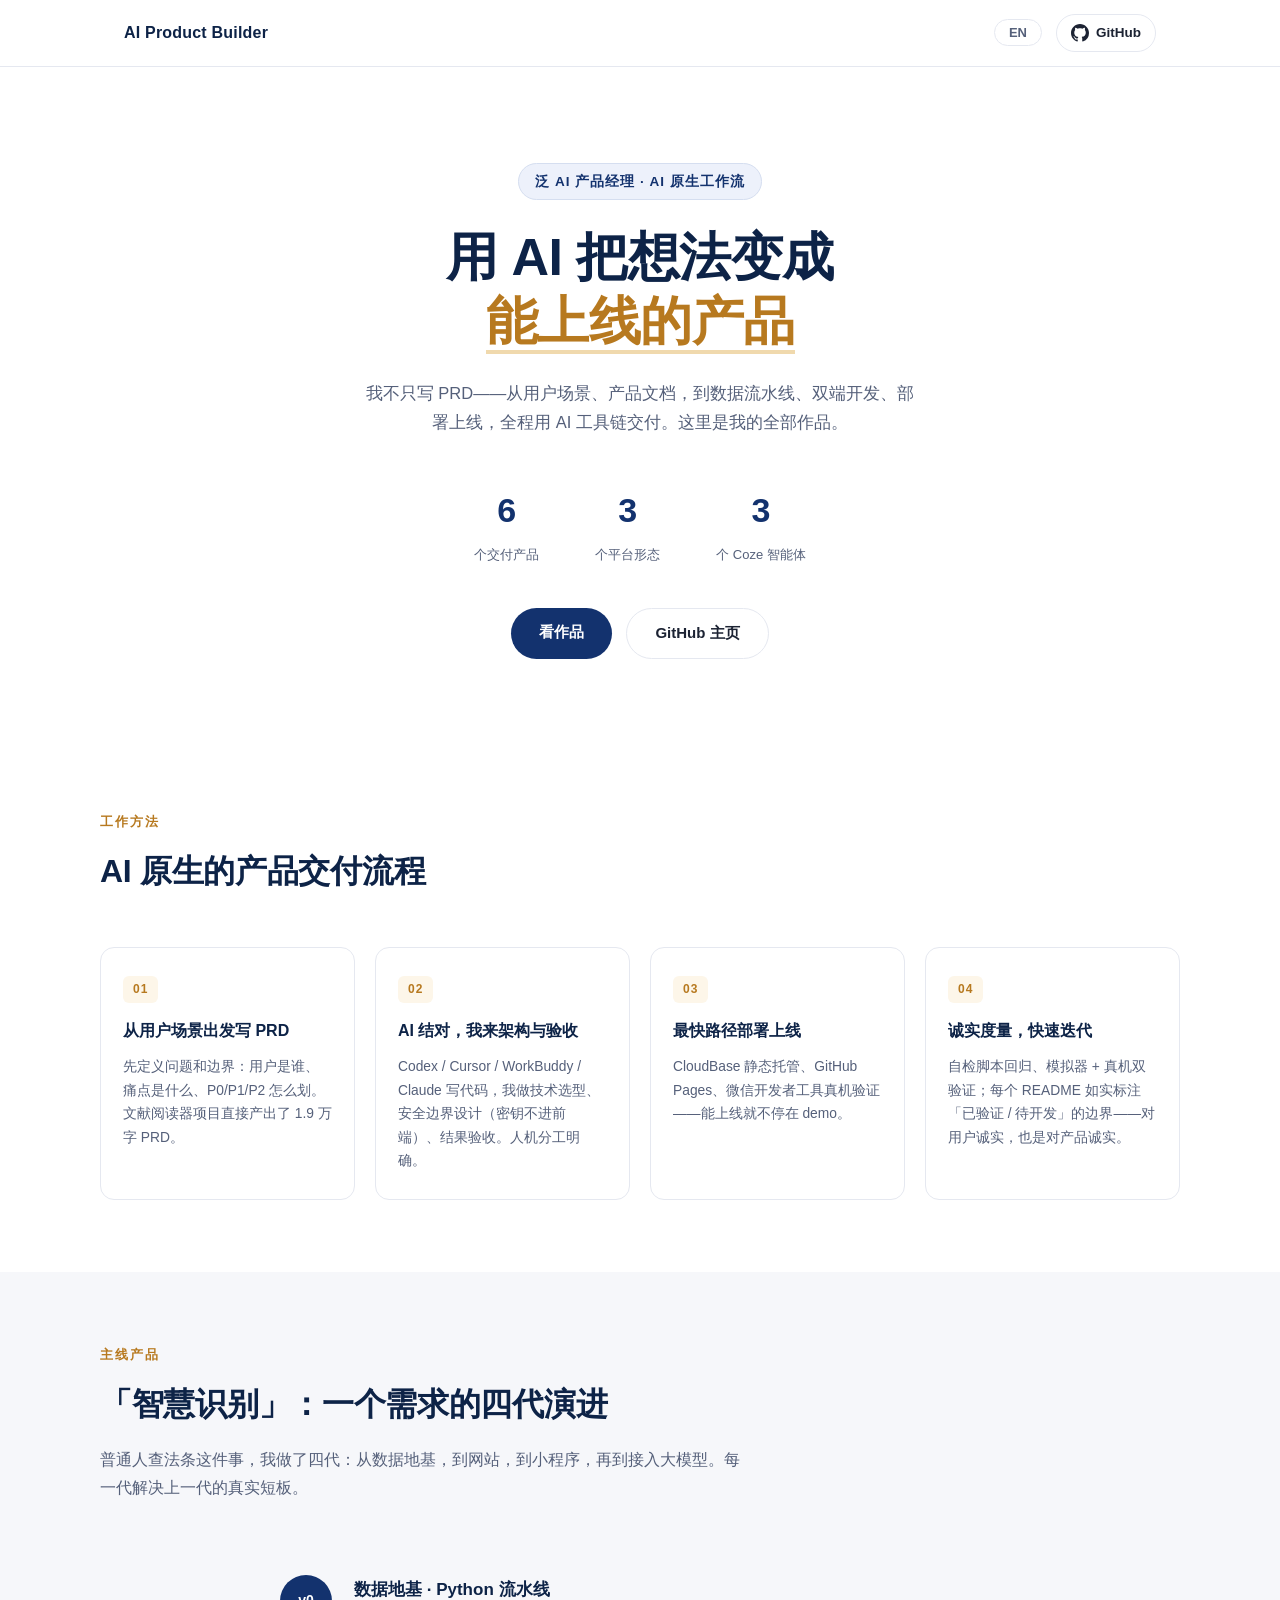
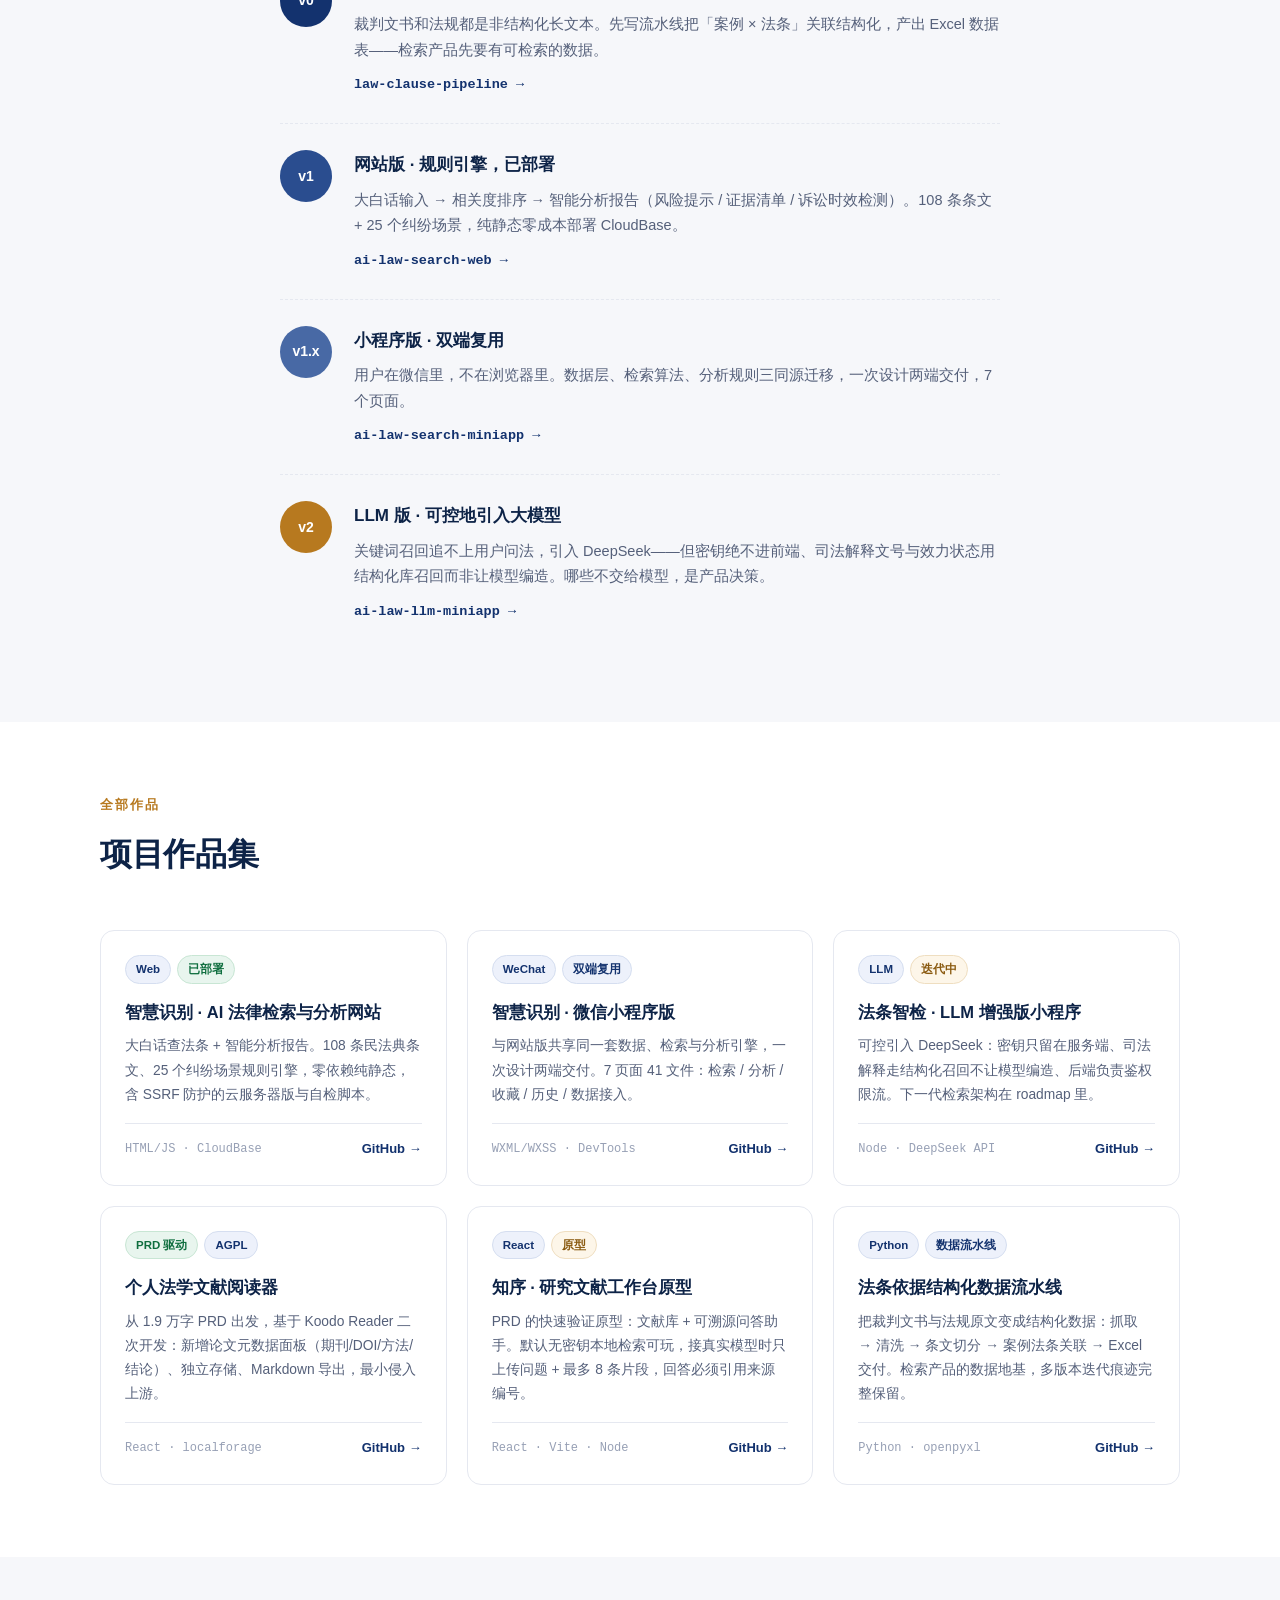
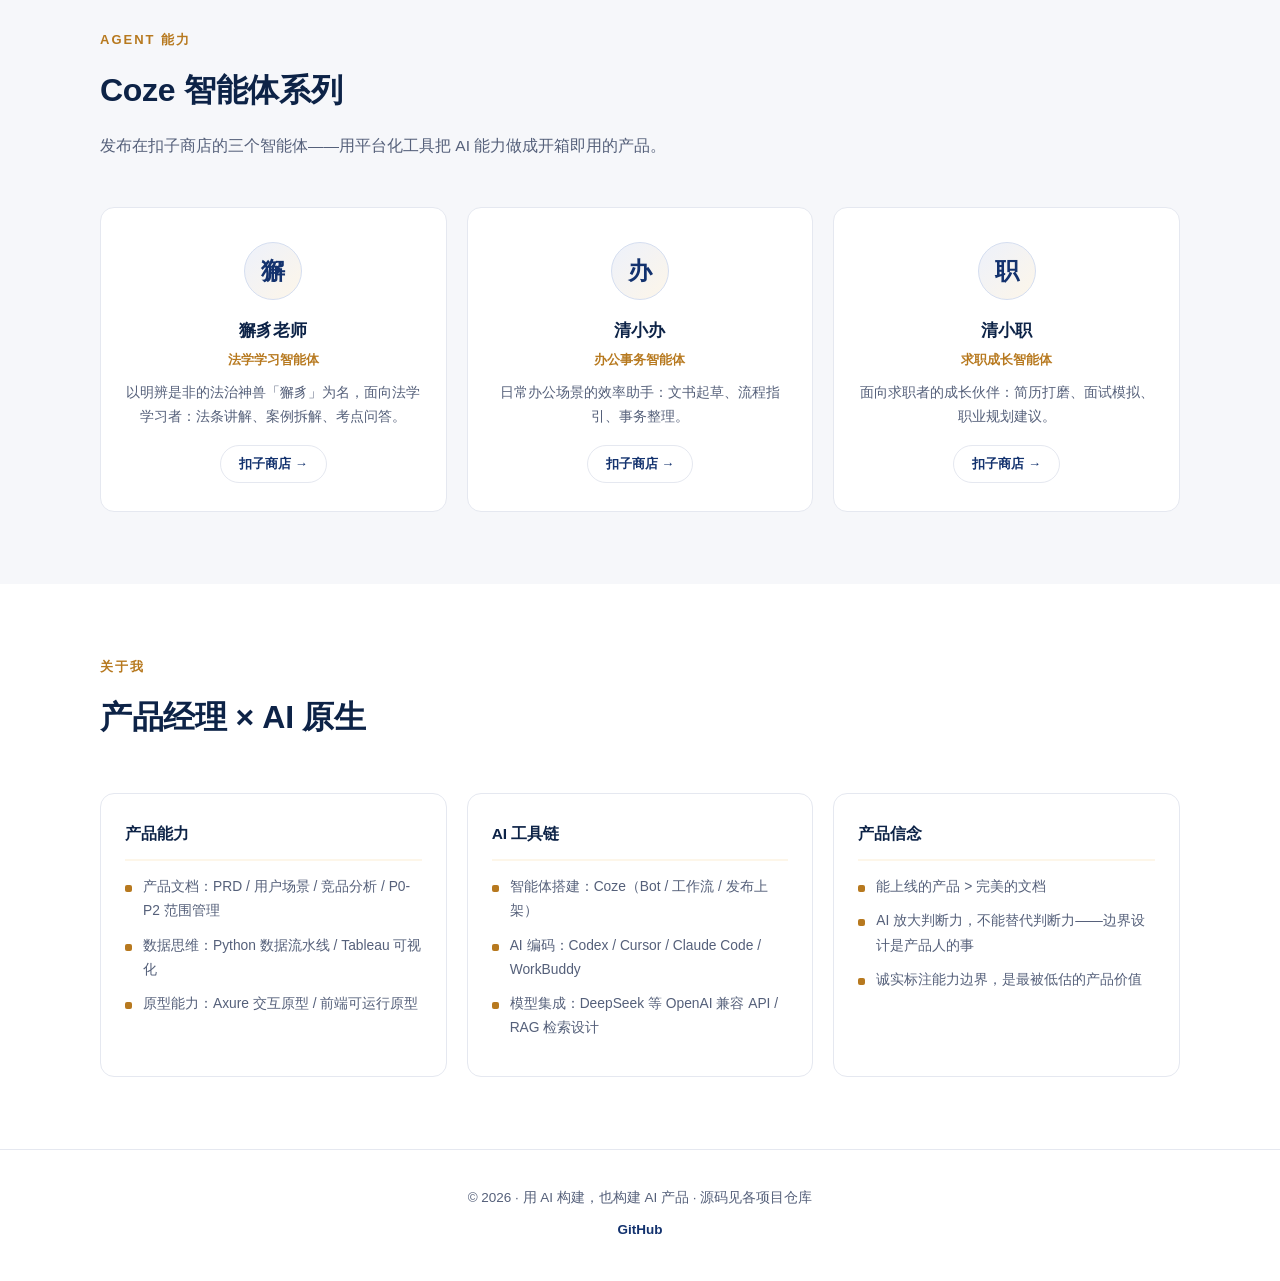
==== index.html @ 7491e5f0 "作品集主站：中英双语 · AI 产品经理作品集（GitHub Pages）" ====
<!DOCTYPE html>
<html lang="zh-CN">
<head>
  <meta charset="UTF-8" />
  <meta name="viewport" content="width=device-width, initial-scale=1.0" />
  <title>AI Product Builder · 作品集</title>
  <meta name="description" content="泛 AI 产品经理作品集：用 AI 工具从 0 到 1 构建、部署并迭代产品。AI PM portfolio: building products 0→1 with AI-native workflows." />
  <link rel="icon" href="data:image/svg+xml,<svg xmlns='http://www.w3.org/2000/svg' viewBox='0 0 100 100'><rect width='100' height='100' rx='20' fill='%2313326e'/><text x='50' y='68' font-size='52' text-anchor='middle' fill='white' font-family='Georgia'>P</text></svg>" />
  <link rel="stylesheet" href="style.css" />
</head>
<body>

  <nav class="nav">
    <div class="nav-inner">
      <a class="nav-logo" href="#top">AI Product Builder</a>
      <div class="nav-right">
        <button id="langToggle" class="lang-toggle" type="button" aria-label="switch language">EN</button>
        <a class="nav-github" href="https://github.com/lemon150637" target="_blank" rel="noopener">
          <svg width="18" height="18" viewBox="0 0 16 16" fill="currentColor" aria-hidden="true"><path d="M8 0C3.58 0 0 3.58 0 8c0 3.54 2.29 6.53 5.47 7.59.4.07.55-.17.55-.38 0-.19-.01-.82-.01-1.49-2.01.37-2.53-.49-2.69-.94-.09-.23-.48-.94-.82-1.13-.28-.15-.68-.52-.01-.53.63-.01 1.08.58 1.23.82.72 1.21 1.87.87 2.33.66.07-.52.28-.87.51-1.07-1.78-.2-3.64-.89-3.64-3.95 0-.87.31-1.59.82-2.15-.08-.2-.36-1.02.08-2.12 0 0 .67-.21 2.2.82.64-.18 1.32-.27 2-.27s1.36.09 2 .27c1.53-1.04 2.2-.82 2.2-.82.44 1.1.16 1.92.08 2.12.51.56.82 1.27.82 2.15 0 3.07-1.87 3.75-3.65 3.95.29.25.54.73.54 1.48 0 1.07-.01 1.93-.01 2.2 0 .21.15.46.55.38A8.01 8.01 0 0 0 16 8c0-4.42-3.58-8-8-8Z"/></svg>
          <span>GitHub</span>
        </a>
      </div>
    </div>
  </nav>

  <header id="top" class="hero">
    <div class="hero-inner">
      <p class="hero-eyebrow" data-i18n="hero.eyebrow">泛 AI 产品经理 · AI 原生工作流</p>
      <h1 class="hero-title" data-i18n="hero.title">用 AI 把想法变成<br/><em>能上线的产品</em></h1>
      <p class="hero-sub" data-i18n="hero.sub">我不只写 PRD——从用户场景、产品文档，到数据流水线、双端开发、部署上线，全程用 AI 工具链交付。这里是我的全部作品。</p>
      <div class="hero-stats">
        <div class="stat"><span class="stat-num">6</span><span class="stat-label" data-i18n="hero.stat1">个交付产品</span></div>
        <div class="stat"><span class="stat-num">3</span><span class="stat-label" data-i18n="hero.stat2">个平台形态</span></div>
        <div class="stat"><span class="stat-num">3</span><span class="stat-label" data-i18n="hero.stat3">个 Coze 智能体</span></div>
      </div>
      <div class="hero-cta">
        <a class="btn btn-primary" href="#projects" data-i18n="hero.cta1">看作品</a>
        <a class="btn btn-ghost" href="https://github.com/lemon150637" target="_blank" rel="noopener" data-i18n="hero.cta2">GitHub 主页</a>
      </div>
    </div>
  </header>

  <main>

    <section class="section" id="method">
      <div class="section-head">
        <p class="section-eyebrow" data-i18n="method.eyebrow">工作方法</p>
        <h2 class="section-title" data-i18n="method.title">AI 原生的产品交付流程</h2>
      </div>
      <div class="method-grid">
        <div class="method-step">
          <span class="step-num">01</span>
          <h3 data-i18n="method.s1t">从用户场景出发写 PRD</h3>
          <p data-i18n="method.s1d">先定义问题和边界：用户是谁、痛点是什么、P0/P1/P2 怎么划。文献阅读器项目直接产出了 1.9 万字 PRD。</p>
        </div>
        <div class="method-step">
          <span class="step-num">02</span>
          <h3 data-i18n="method.s2t">AI 结对，我来架构与验收</h3>
          <p data-i18n="method.s2d">Codex / Cursor / WorkBuddy / Claude 写代码，我做技术选型、安全边界设计（密钥不进前端）、结果验收。人机分工明确。</p>
        </div>
        <div class="method-step">
          <span class="step-num">03</span>
          <h3 data-i18n="method.s3t">最快路径部署上线</h3>
          <p data-i18n="method.s3d">CloudBase 静态托管、GitHub Pages、微信开发者工具真机验证——能上线就不停在 demo。</p>
        </div>
        <div class="method-step">
          <span class="step-num">04</span>
          <h3 data-i18n="method.s4t">诚实度量，快速迭代</h3>
          <p data-i18n="method.s4d">自检脚本回归、模拟器 + 真机双验证；每个 README 如实标注"已验证 / 待开发"的边界——对用户诚实，也是对产品诚实。</p>
        </div>
      </div>
    </section>

    <section class="section section-alt" id="story">
      <div class="section-head">
        <p class="section-eyebrow" data-i18n="story.eyebrow">主线产品</p>
        <h2 class="section-title" data-i18n="story.title">「智慧识别」：一个需求的四代演进</h2>
        <p class="section-desc" data-i18n="story.desc">普通人查法条这件事，我做了四代：从数据地基，到网站，到小程序，再到接入大模型。每一代解决上一代的真实短板。</p>
      </div>
      <div class="timeline">
        <div class="tl-item">
          <div class="tl-marker">v0</div>
          <div class="tl-body">
            <h3 data-i18n="story.v0t">数据地基 · Python 流水线</h3>
            <p data-i18n="story.v0d">裁判文书和法规都是非结构化长文本。先写流水线把"案例 × 法条"关联结构化，产出 Excel 数据表——检索产品先要有可检索的数据。</p>
            <a class="tl-link" href="https://github.com/lemon150637/law-clause-pipeline" target="_blank" rel="noopener">law-clause-pipeline →</a>
          </div>
        </div>
        <div class="tl-item">
          <div class="tl-marker">v1</div>
          <div class="tl-body">
            <h3 data-i18n="story.v1t">网站版 · 规则引擎，已部署</h3>
            <p data-i18n="story.v1d">大白话输入 → 相关度排序 → 智能分析报告（风险提示 / 证据清单 / 诉讼时效检测）。108 条条文 + 25 个纠纷场景，纯静态零成本部署 CloudBase。</p>
            <a class="tl-link" href="https://github.com/lemon150637/ai-law-search-web" target="_blank" rel="noopener">ai-law-search-web →</a>
          </div>
        </div>
        <div class="tl-item">
          <div class="tl-marker">v1.x</div>
          <div class="tl-body">
            <h3 data-i18n="story.v1xt">小程序版 · 双端复用</h3>
            <p data-i18n="story.v1xd">用户在微信里，不在浏览器里。数据层、检索算法、分析规则三同源迁移，一次设计两端交付，7 个页面。</p>
            <a class="tl-link" href="https://github.com/lemon150637/ai-law-search-miniapp" target="_blank" rel="noopener">ai-law-search-miniapp →</a>
          </div>
        </div>
        <div class="tl-item">
          <div class="tl-marker">v2</div>
          <div class="tl-body">
            <h3 data-i18n="story.v2t">LLM 版 · 可控地引入大模型</h3>
            <p data-i18n="story.v2d">关键词召回追不上用户问法，引入 DeepSeek——但密钥绝不进前端、司法解释文号与效力状态用结构化库召回而非让模型编造。哪些不交给模型，是产品决策。</p>
            <a class="tl-link" href="https://github.com/lemon150637/ai-law-llm-miniapp" target="_blank" rel="noopener">ai-law-llm-miniapp →</a>
          </div>
        </div>
      </div>
    </section>

    <section class="section" id="projects">
      <div class="section-head">
        <p class="section-eyebrow" data-i18n="proj.eyebrow">全部作品</p>
        <h2 class="section-title" data-i18n="proj.title">项目作品集</h2>
      </div>
      <div class="proj-grid" id="projGrid"><!-- JS 渲染 --></div>
    </section>

    <section class="section section-alt" id="coze">
      <div class="section-head">
        <p class="section-eyebrow" data-i18n="coze.eyebrow">Agent 能力</p>
        <h2 class="section-title" data-i18n="coze.title">Coze 智能体系列</h2>
        <p class="section-desc" data-i18n="coze.desc">发布在扣子商店的三个智能体——用平台化工具把 AI 能力做成开箱即用的产品。</p>
      </div>
      <div class="coze-grid" id="cozeGrid"><!-- JS 渲染 --></div>
    </section>

    <section class="section" id="about">
      <div class="section-head">
        <p class="section-eyebrow" data-i18n="about.eyebrow">关于我</p>
        <h2 class="section-title" data-i18n="about.title">产品经理 × AI 原生</h2>
      </div>
      <div class="about-grid">
        <div class="about-card">
          <h3 data-i18n="about.a1t">产品能力</h3>
          <ul>
            <li data-i18n="about.a1l1">产品文档：PRD / 用户场景 / 竞品分析 / P0-P2 范围管理</li>
            <li data-i18n="about.a1l2">数据思维：Python 数据流水线 / Tableau 可视化</li>
            <li data-i18n="about.a1l3">原型能力：Axure 交互原型 / 前端可运行原型</li>
          </ul>
        </div>
        <div class="about-card">
          <h3 data-i18n="about.a2t">AI 工具链</h3>
          <ul>
            <li data-i18n="about.a2l1">智能体搭建：Coze（Bot / 工作流 / 发布上架）</li>
            <li data-i18n="about.a2l2">AI 编码：Codex / Cursor / Claude Code / WorkBuddy</li>
            <li data-i18n="about.a2l3">模型集成：DeepSeek 等 OpenAI 兼容 API / RAG 检索设计</li>
          </ul>
        </div>
        <div class="about-card">
          <h3 data-i18n="about.a3t">产品信念</h3>
          <ul>
            <li data-i18n="about.a3l1">能上线的产品 &gt; 完美的文档</li>
            <li data-i18n="about.a3l2">AI 放大判断力，不能替代判断力——边界设计是产品人的事</li>
            <li data-i18n="about.a3l3">诚实标注能力边界，是最被低估的产品价值</li>
          </ul>
        </div>
      </div>
    </section>

  </main>

  <footer class="footer">
    <p data-i18n="footer.text">© 2026 · 用 AI 构建，也构建 AI 产品 · 源码见各项目仓库</p>
    <p class="footer-links">
      <a href="https://github.com/lemon150637" target="_blank" rel="noopener">GitHub</a>
    </p>
  </footer>

  <script src="script.js"></script>
</body>
</html>
---- style.css ----
/* ============ 基础 ============ */
:root {
  --navy: #13326e;
  --navy-deep: #0d2347;
  --ink: #1c2333;
  --ink-soft: #55607a;
  --paper: #ffffff;
  --paper-alt: #f6f7fa;
  --line: #e5e8f0;
  --accent: #b7791f;
  --accent-soft: #fdf6e9;
  --radius: 14px;
  --maxw: 1080px;
}

* { margin: 0; padding: 0; box-sizing: border-box; }

html { scroll-behavior: smooth; }

body {
  font-family: -apple-system, BlinkMacSystemFont, "Segoe UI", "PingFang SC", "Hiragino Sans GB", "Microsoft YaHei", sans-serif;
  color: var(--ink);
  background: var(--paper);
  line-height: 1.75;
  -webkit-font-smoothing: antialiased;
}

a { color: var(--navy); text-decoration: none; }
a:hover { text-decoration: underline; }

/* ============ 导航 ============ */
.nav {
  position: sticky; top: 0; z-index: 100;
  background: rgba(255, 255, 255, 0.92);
  backdrop-filter: blur(10px);
  border-bottom: 1px solid var(--line);
}
.nav-inner {
  max-width: var(--maxw); margin: 0 auto;
  display: flex; align-items: center; justify-content: space-between;
  padding: 14px 24px;
}
.nav-logo {
  font-weight: 700; font-size: 16px; letter-spacing: 0.2px;
  color: var(--navy-deep);
}
.nav-logo:hover { text-decoration: none; }
.nav-right { display: flex; align-items: center; gap: 14px; }
.lang-toggle {
  border: 1px solid var(--line); background: var(--paper);
  color: var(--ink-soft); font-size: 13px; font-weight: 600;
  padding: 5px 14px; border-radius: 999px; cursor: pointer;
  transition: all 0.2s;
}
.lang-toggle:hover { border-color: var(--navy); color: var(--navy); }
.nav-github {
  display: inline-flex; align-items: center; gap: 7px;
  font-size: 13.5px; font-weight: 600; color: var(--ink);
  padding: 6px 14px; border-radius: 999px;
  border: 1px solid var(--line);
  transition: all 0.2s;
}
.nav-github:hover { border-color: var(--navy); color: var(--navy); text-decoration: none; }

/* ============ Hero ============ */
.hero { padding: 96px 24px 80px; }
.hero-inner { max-width: 780px; margin: 0 auto; text-align: center; }
.hero-eyebrow {
  display: inline-block;
  font-size: 13.5px; font-weight: 600; letter-spacing: 1px;
  color: var(--navy);
  background: #edf1fb; border: 1px solid #d5def0;
  padding: 6px 16px; border-radius: 999px;
  margin-bottom: 26px;
}
.hero-title {
  font-size: clamp(34px, 6vw, 52px);
  font-weight: 800; line-height: 1.22; letter-spacing: -0.5px;
  color: var(--navy-deep);
}
.hero-title em {
  font-style: normal;
  color: var(--accent);
  border-bottom: 4px solid #f0d9ad;
}
.hero-sub {
  margin: 26px auto 0; max-width: 560px;
  font-size: 16.5px; color: var(--ink-soft);
}
.hero-stats {
  display: flex; justify-content: center; gap: 56px;
  margin: 44px 0 40px;
}
.stat { text-align: center; }
.stat-num {
  display: block; font-size: 34px; font-weight: 800;
  color: var(--navy);
}
.stat-label { font-size: 13px; color: var(--ink-soft); }
.hero-cta { display: flex; justify-content: center; gap: 14px; }
.btn {
  display: inline-block; font-size: 15px; font-weight: 600;
  padding: 11px 28px; border-radius: 999px;
  transition: all 0.2s;
}
.btn-primary { background: var(--navy); color: #fff; }
.btn-primary:hover { background: var(--navy-deep); text-decoration: none; transform: translateY(-1px); }
.btn-ghost { border: 1px solid var(--line); color: var(--ink); background: var(--paper); }
.btn-ghost:hover { border-color: var(--navy); color: var(--navy); text-decoration: none; }

/* ============ 区块骨架 ============ */
.section { padding: 72px 24px; }
.section-alt { background: var(--paper-alt); }
.section-head { max-width: var(--maxw); margin: 0 auto 48px; }
.section-eyebrow {
  font-size: 13px; font-weight: 700; letter-spacing: 2px;
  text-transform: uppercase; color: var(--accent);
  margin-bottom: 10px;
}
.section-title { font-size: clamp(24px, 4vw, 32px); font-weight: 800; color: var(--navy-deep); letter-spacing: -0.3px; }
.section-desc { margin-top: 14px; max-width: 640px; color: var(--ink-soft); font-size: 15.5px; }

/* ============ 方法 ============ */
.method-grid {
  max-width: var(--maxw); margin: 0 auto;
  display: grid; grid-template-columns: repeat(4, 1fr); gap: 20px;
}
.method-step {
  background: var(--paper); border: 1px solid var(--line);
  border-radius: var(--radius); padding: 26px 22px;
  transition: all 0.25s;
}
.method-step:hover { border-color: #c9d4ec; transform: translateY(-3px); box-shadow: 0 10px 28px rgba(19, 50, 110, 0.07); }
.step-num {
  display: inline-block;
  font-size: 12px; font-weight: 800; letter-spacing: 1px;
  color: var(--accent);
  background: var(--accent-soft);
  padding: 3px 10px; border-radius: 6px;
  margin-bottom: 14px;
}
.method-step h3 { font-size: 16px; font-weight: 700; color: var(--navy-deep); margin-bottom: 10px; }
.method-step p { font-size: 13.8px; color: var(--ink-soft); line-height: 1.7; }

/* ============ 时间线 ============ */
.timeline { max-width: 720px; margin: 0 auto; }
.tl-item {
  display: flex; gap: 22px;
  padding: 26px 0;
  border-bottom: 1px dashed var(--line);
}
.tl-item:last-child { border-bottom: none; }
.tl-marker {
  flex: none;
  width: 52px; height: 52px; border-radius: 50%;
  display: flex; align-items: center; justify-content: center;
  font-weight: 800; font-size: 14px;
  background: var(--navy); color: #fff;
}
.tl-item:nth-child(2) .tl-marker { background: #2a4d8f; }
.tl-item:nth-child(3) .tl-marker { background: #4869a5; }
.tl-item:nth-child(4) .tl-marker { background: var(--accent); }
.tl-body h3 { font-size: 17px; font-weight: 700; color: var(--navy-deep); margin-bottom: 8px; }
.tl-body p { font-size: 14.5px; color: var(--ink-soft); }
.tl-link {
  display: inline-block; margin-top: 10px;
  font-size: 13.5px; font-weight: 600; color: var(--navy);
  font-family: ui-monospace, SFMono-Regular, Menlo, Consolas, monospace;
}
.tl-link:hover { color: var(--accent); }

/* ============ 项目卡片 ============ */
.proj-grid {
  max-width: var(--maxw); margin: 0 auto;
  display: grid; grid-template-columns: repeat(3, 1fr); gap: 20px;
}
.proj-card {
  display: flex; flex-direction: column;
  background: var(--paper); border: 1px solid var(--line);
  border-radius: var(--radius); padding: 24px;
  transition: all 0.25s;
}
.proj-card:hover { border-color: #c9d4ec; transform: translateY(-3px); box-shadow: 0 10px 28px rgba(19, 50, 110, 0.07); }
.proj-tags { display: flex; flex-wrap: wrap; gap: 6px; margin-bottom: 14px; }
.tag {
  font-size: 11.5px; font-weight: 600;
  padding: 3px 10px; border-radius: 999px;
  background: #edf1fb; color: var(--navy); border: 1px solid #d5def0;
}
.tag-live { background: #e8f5ee; color: #0f6e3f; border-color: #c8e6d4; }
.tag-wip { background: var(--accent-soft); color: #8a5a10; border-color: #efdec0; }
.proj-card h3 { font-size: 16.5px; font-weight: 700; color: var(--navy-deep); margin-bottom: 8px; }
.proj-card .desc { font-size: 13.8px; color: var(--ink-soft); flex: 1; }
.proj-meta {
  margin-top: 16px; padding-top: 14px;
  border-top: 1px solid var(--line);
  display: flex; justify-content: space-between; align-items: center;
}
.proj-meta .tools { font-size: 12px; color: #97a0b5; font-family: ui-monospace, SFMono-Regular, Menlo, Consolas, monospace; }
.proj-link { font-size: 13px; font-weight: 700; color: var(--navy); white-space: nowrap; }
.proj-link:hover { color: var(--accent); text-decoration: none; }

/* ============ Coze 卡片 ============ */
.coze-grid {
  max-width: var(--maxw); margin: 0 auto;
  display: grid; grid-template-columns: repeat(3, 1fr); gap: 20px;
}
.coze-card {
  text-align: center;
  background: var(--paper); border: 1px solid var(--line);
  border-radius: var(--radius); padding: 34px 24px 28px;
  transition: all 0.25s;
}
.coze-card:hover { border-color: #c9d4ec; transform: translateY(-3px); box-shadow: 0 10px 28px rgba(19, 50, 110, 0.07); }
.coze-avatar {
  width: 58px; height: 58px; border-radius: 50%;
  margin: 0 auto 16px;
  display: flex; align-items: center; justify-content: center;
  font-size: 24px; font-weight: 800;
  background: linear-gradient(135deg, #edf1fb, #fdf6e9);
  color: var(--navy); border: 1px solid #d5def0;
}
.coze-card h3 { font-size: 17px; font-weight: 700; color: var(--navy-deep); }
.coze-card .role { font-size: 12.5px; font-weight: 600; color: var(--accent); margin: 4px 0 10px; }
.coze-card .desc { font-size: 13.5px; color: var(--ink-soft); }
.coze-card .coze-link {
  display: inline-block; margin-top: 16px;
  font-size: 13px; font-weight: 700;
  color: var(--navy); border: 1px solid var(--line);
  padding: 7px 18px; border-radius: 999px;
  transition: all 0.2s;
}
.coze-card .coze-link:hover { border-color: var(--navy); color: var(--navy); text-decoration: none; background: #edf1fb; }

/* ============ 关于 ============ */
.about-grid {
  max-width: var(--maxw); margin: 0 auto;
  display: grid; grid-template-columns: repeat(3, 1fr); gap: 20px;
}
.about-card {
  background: var(--paper); border: 1px solid var(--line);
  border-radius: var(--radius); padding: 26px 24px;
}
.about-card h3 { font-size: 15.5px; font-weight: 700; color: var(--navy-deep); margin-bottom: 14px; padding-bottom: 12px; border-bottom: 2px solid var(--accent-soft); }
.about-card ul { list-style: none; }
.about-card li {
  position: relative; padding-left: 18px;
  font-size: 13.8px; color: var(--ink-soft);
  margin-bottom: 10px;
}
.about-card li::before {
  content: ""; position: absolute; left: 0; top: 10px;
  width: 7px; height: 7px; border-radius: 2px;
  background: var(--accent);
}

/* ============ 页脚 ============ */
.footer {
  border-top: 1px solid var(--line);
  padding: 36px 24px; text-align: center;
  font-size: 13.5px; color: var(--ink-soft);
}
.footer-links { margin-top: 8px; }
.footer-links a { font-weight: 600; }

/* ============ 响应式 ============ */
@media (max-width: 900px) {
  .method-grid, .proj-grid, .coze-grid, .about-grid { grid-template-columns: repeat(2, 1fr); }
}
@media (max-width: 600px) {
  .method-grid, .proj-grid, .coze-grid, .about-grid { grid-template-columns: 1fr; }
  .hero { padding: 64px 20px 56px; }
  .hero-stats { gap: 28px; }
  .tl-item { flex-direction: column; gap: 12px; }
  .section { padding: 52px 20px; }
}
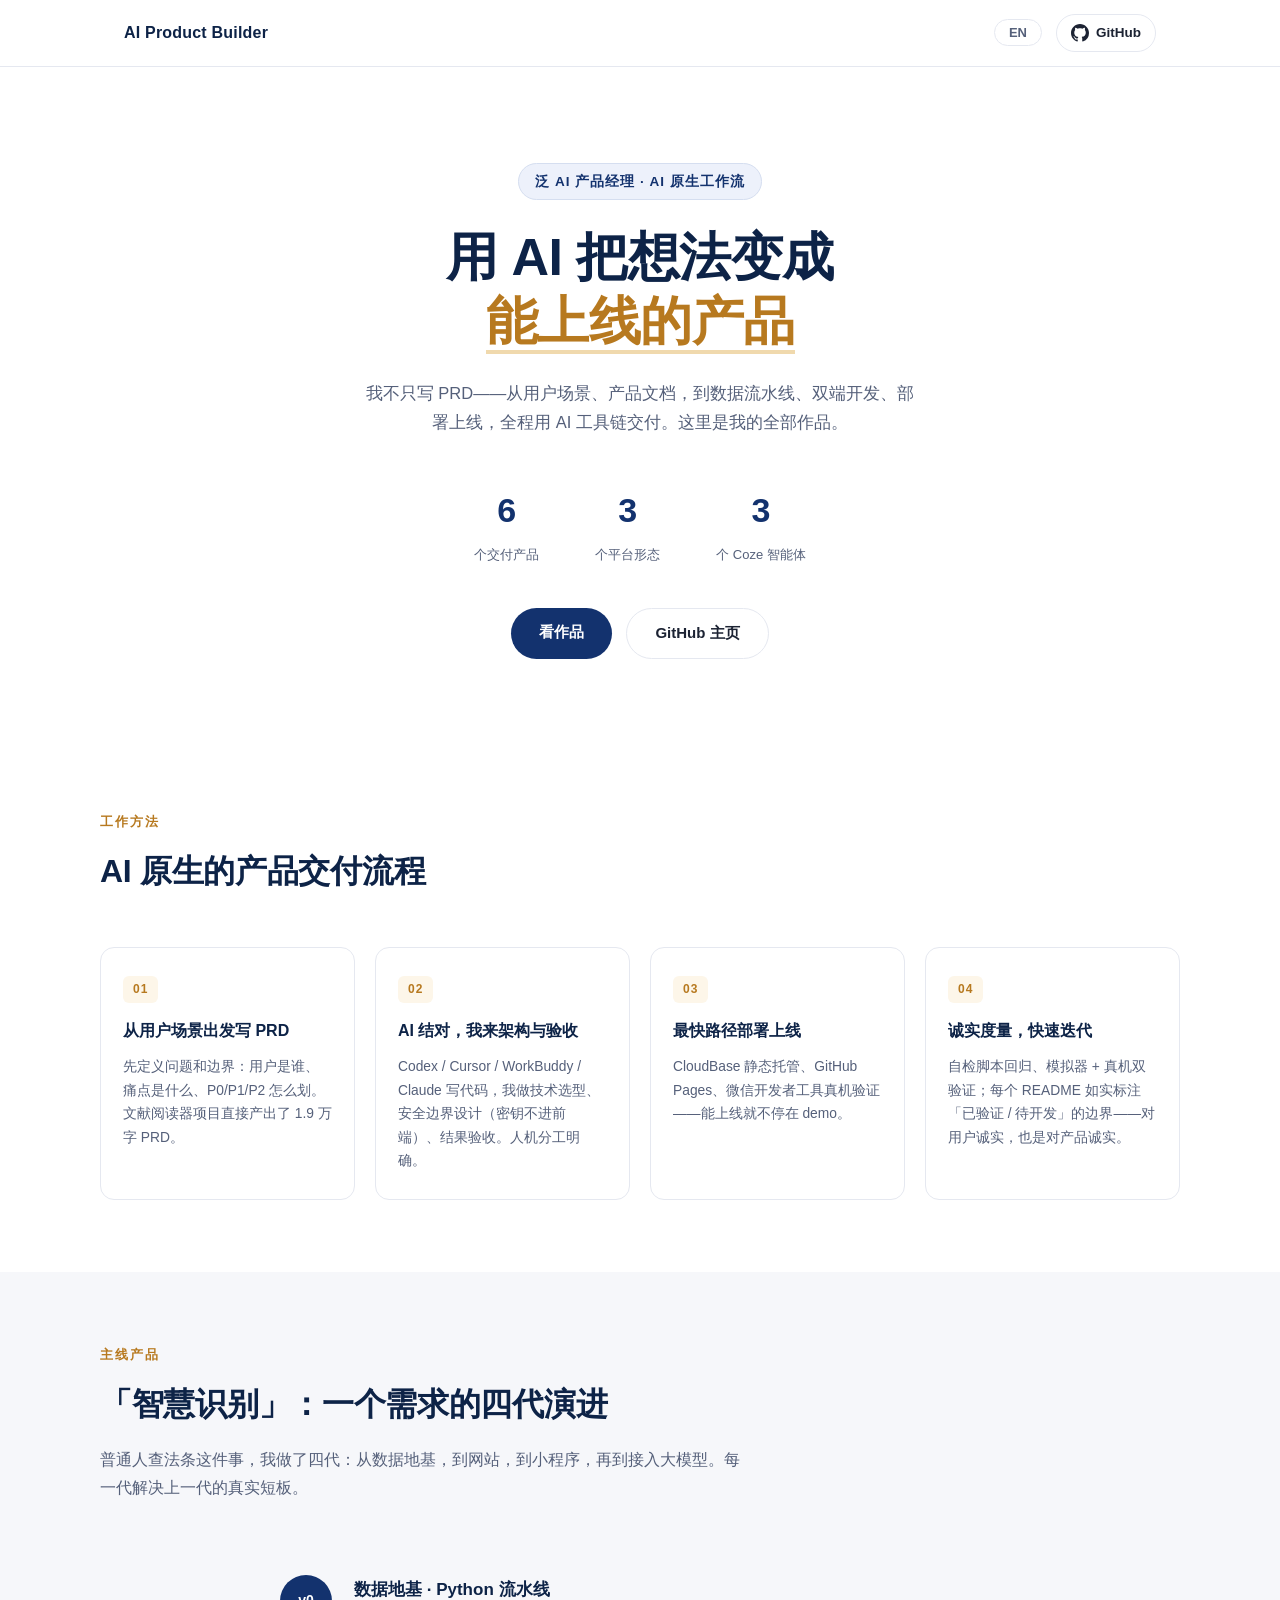
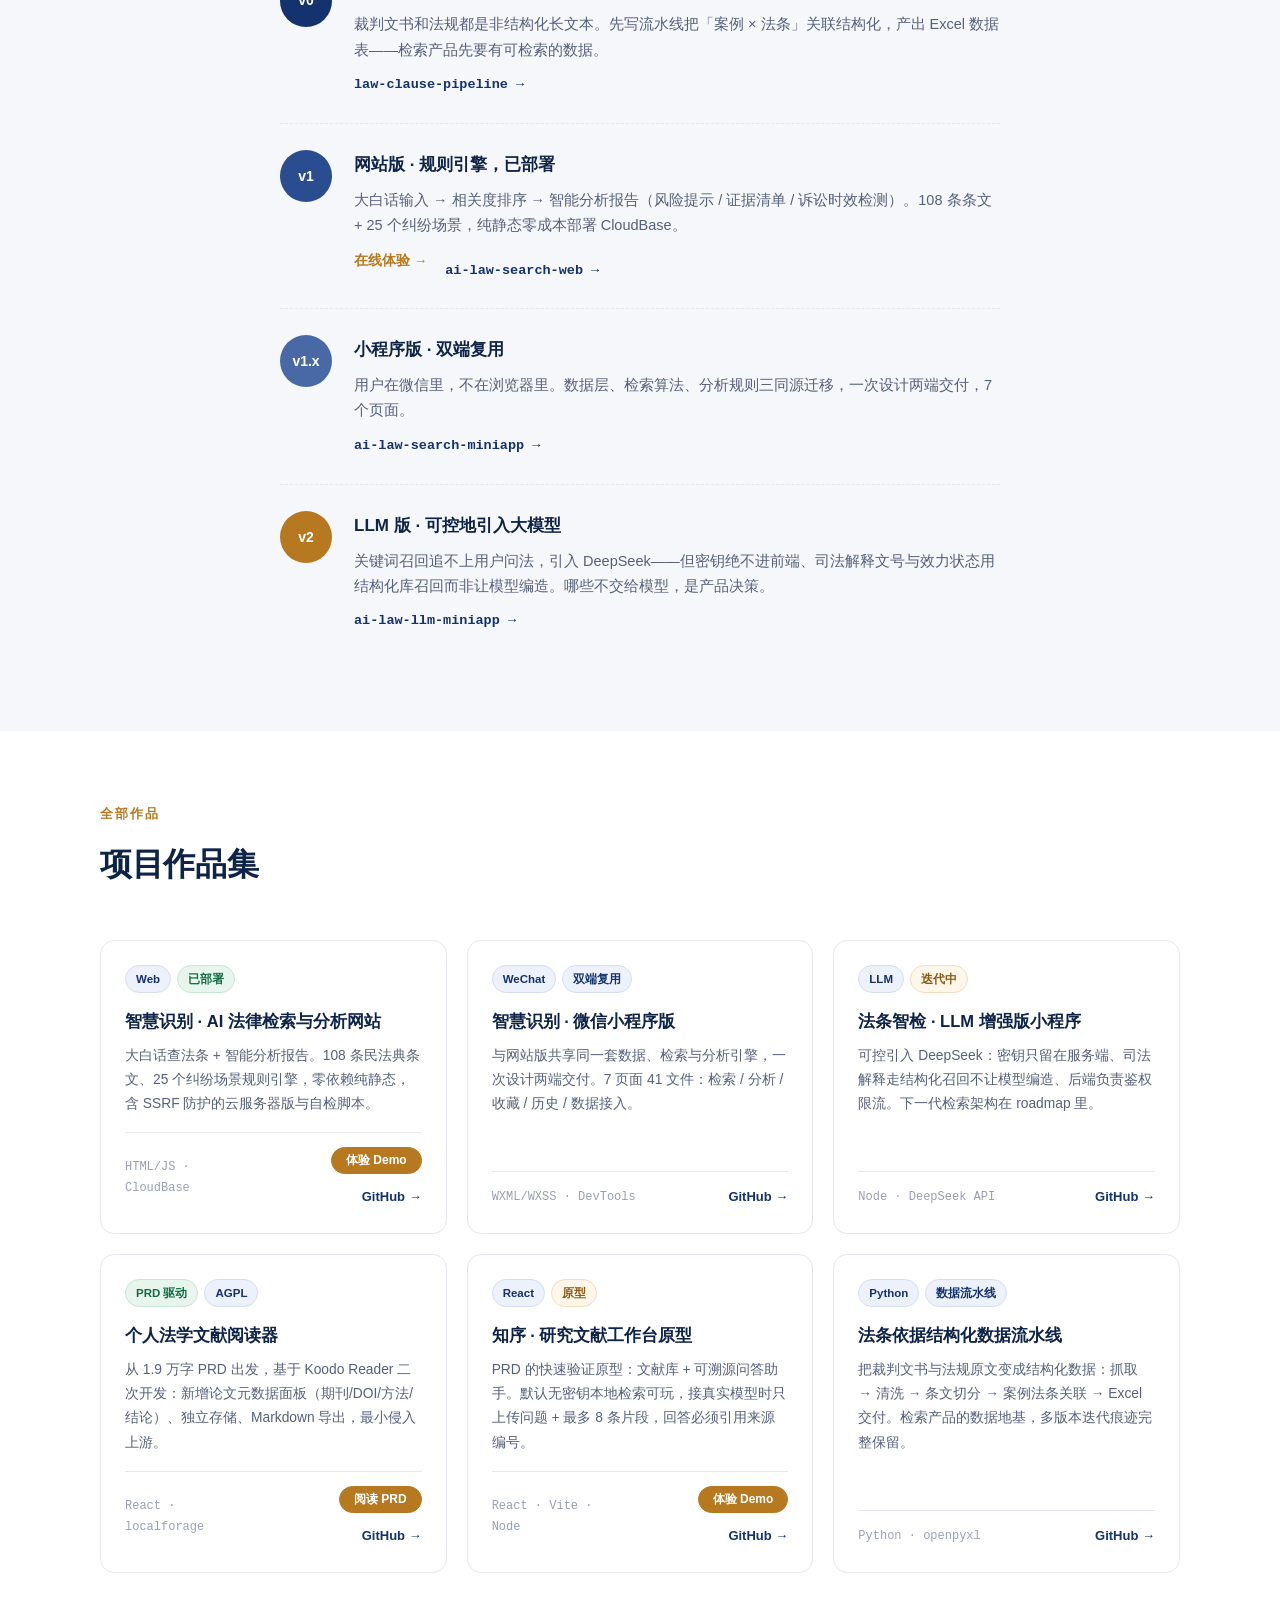
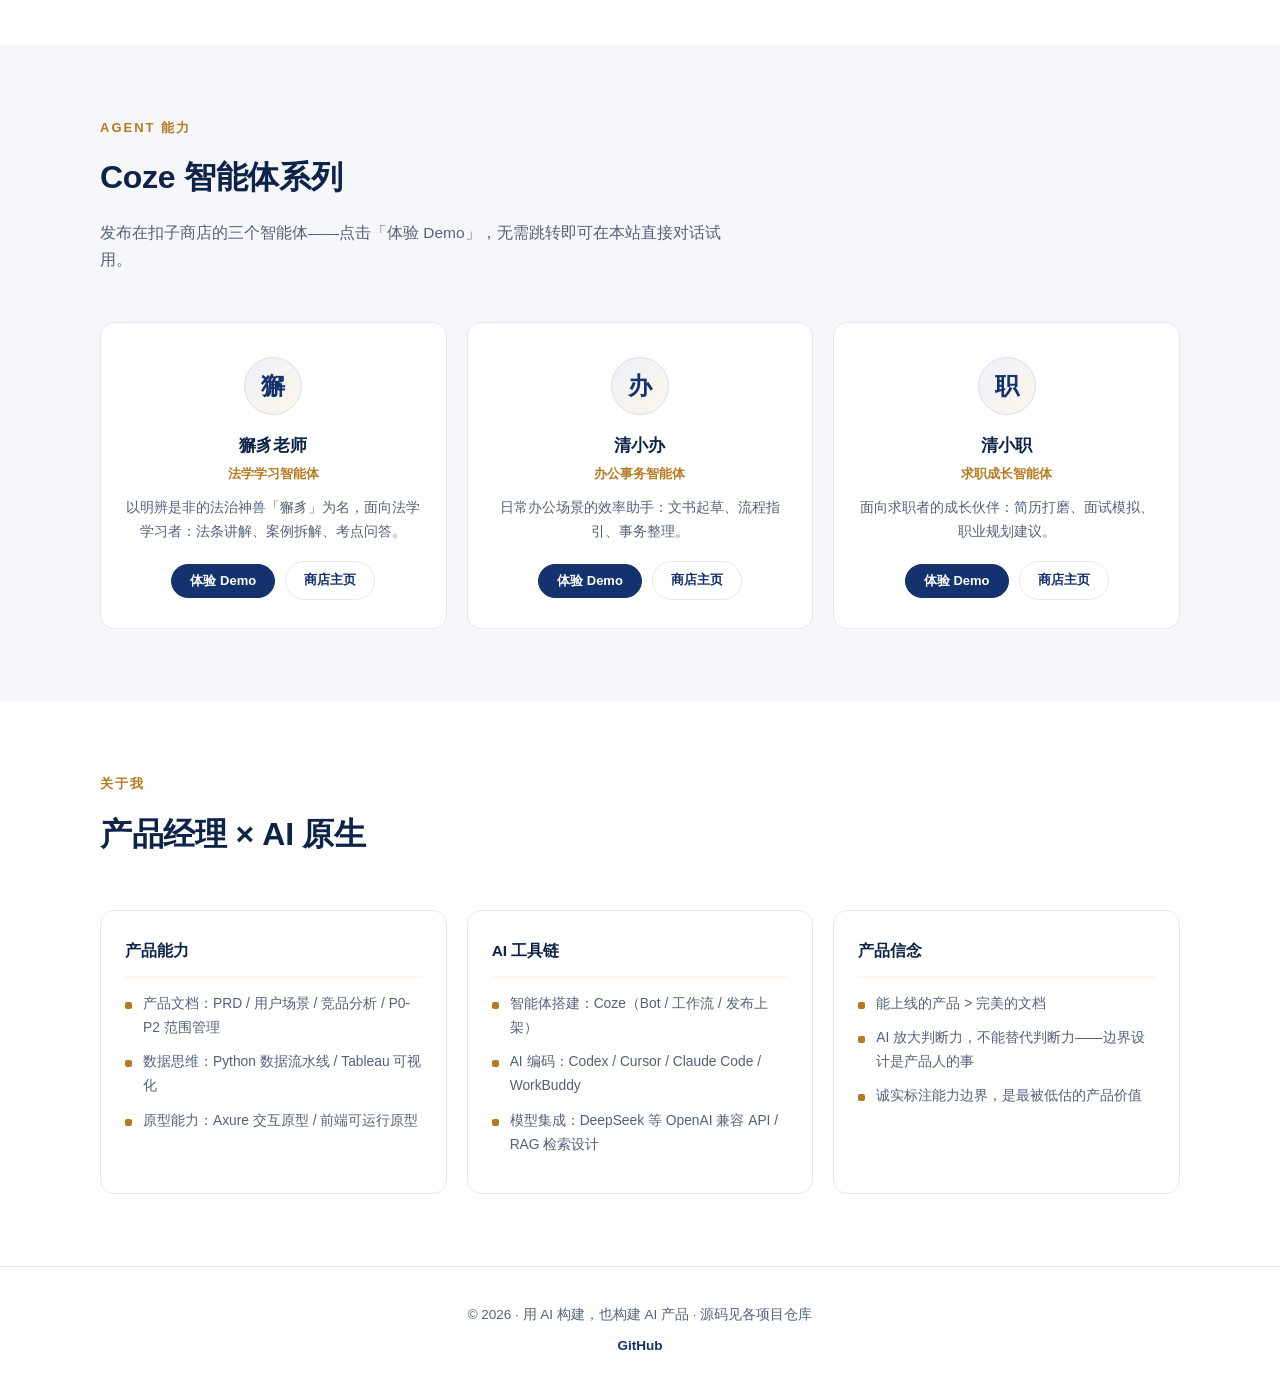
==== commit 27db501d: "新增站内 Demo：智慧识别网站全功能试用 / 知序React工作台静态构建 / 文献阅读器PRD在线阅读 / Coze智能体iframe体验" ====
--- a/index.html
+++ b/index.html
@@ -91,7 +91,10 @@
           <div class="tl-body">
             <h3 data-i18n="story.v1t">网站版 · 规则引擎，已部署</h3>
             <p data-i18n="story.v1d">大白话输入 → 相关度排序 → 智能分析报告（风险提示 / 证据清单 / 诉讼时效检测）。108 条条文 + 25 个纠纷场景，纯静态零成本部署 CloudBase。</p>
-            <a class="tl-link" href="https://github.com/lemon150637/ai-law-search-web" target="_blank" rel="noopener">ai-law-search-web →</a>
+            <p class="tl-actions">
+              <a class="tl-demo" href="demo/law-search/index.html" target="_blank" rel="noopener">在线体验 →</a>
+              <a class="tl-link" href="https://github.com/lemon150637/ai-law-search-web" target="_blank" rel="noopener">ai-law-search-web →</a>
+            </p>
           </div>
         </div>
         <div class="tl-item">
@@ -172,6 +175,30 @@
     </p>
   </footer>
 
+  <!-- Coze 智能体站内体验模态框 -->
+  <div class="demo-modal" id="demoModal" hidden>
+    <div class="demo-dialog" role="dialog" aria-modal="true" aria-label="Coze agent demo">
+      <div class="demo-head">
+        <div class="demo-head-title">
+          <span class="demo-emoji" id="demoEmoji">獬</span>
+          <span id="demoTitle"></span>
+        </div>
+        <div class="demo-head-actions">
+          <a id="demoOpen" class="demo-open" href="#" target="_blank" rel="noopener" data-i18n="coze.demoOpen">新窗口打开 ↗</a>
+          <button class="demo-close" id="demoClose" type="button" aria-label="close demo">✕</button>
+        </div>
+      </div>
+      <div class="demo-frame">
+        <div class="demo-loading" id="demoLoading">
+          <div class="demo-spinner"></div>
+          <p class="demo-loading-text" data-i18n="coze.demoLoading">正在加载智能体…</p>
+          <p class="demo-hint" data-i18n="coze.demoHint">首次加载可能稍慢；如无法显示，请点「新窗口打开」。</p>
+        </div>
+        <iframe id="demoFrame" title="Live demo" allow="microphone; clipboard-write"></iframe>
+      </div>
+    </div>
+  </div>
+
   <script src="script.js"></script>
 </body>
 </html>
--- a/style.css
+++ b/style.css
@@ -168,6 +168,12 @@
   font-family: ui-monospace, SFMono-Regular, Menlo, Consolas, monospace;
 }
 .tl-link:hover { color: var(--accent); }
+.tl-actions { display: flex; gap: 18px; margin-top: 10px; flex-wrap: wrap; }
+.tl-demo {
+  font-size: 13.5px; font-weight: 800; color: var(--accent);
+  font-family: inherit; white-space: nowrap;
+}
+.tl-demo:hover { color: #8a5a10; }
 
 /* ============ 项目卡片 ============ */
 .proj-grid {
@@ -194,11 +200,20 @@
 .proj-meta {
   margin-top: 16px; padding-top: 14px;
   border-top: 1px solid var(--line);
-  display: flex; justify-content: space-between; align-items: center;
+  display: flex; justify-content: space-between; align-items: center; gap: 8px;
 }
 .proj-meta .tools { font-size: 12px; color: #97a0b5; font-family: ui-monospace, SFMono-Regular, Menlo, Consolas, monospace; }
+.proj-meta-right { display: flex; align-items: center; gap: 12px; flex-wrap: wrap; justify-content: flex-end; }
 .proj-link { font-size: 13px; font-weight: 700; color: var(--navy); white-space: nowrap; }
 .proj-link:hover { color: var(--accent); text-decoration: none; }
+.proj-demo {
+  font-size: 12px; font-weight: 700;
+  color: #fff; background: var(--accent); border: 1px solid var(--accent);
+  padding: 4px 14px; border-radius: 999px;
+  cursor: pointer; transition: all 0.2s; white-space: nowrap;
+  font-family: inherit;
+}
+.proj-demo:hover { background: #a06719; border-color: #a06719; }
 
 /* ============ Coze 卡片 ============ */
 .coze-grid {
@@ -223,14 +238,102 @@
 .coze-card h3 { font-size: 17px; font-weight: 700; color: var(--navy-deep); }
 .coze-card .role { font-size: 12.5px; font-weight: 600; color: var(--accent); margin: 4px 0 10px; }
 .coze-card .desc { font-size: 13.5px; color: var(--ink-soft); }
-.coze-card .coze-link {
-  display: inline-block; margin-top: 16px;
-  font-size: 13px; font-weight: 700;
+.coze-actions {
+  display: flex; justify-content: center; align-items: center; gap: 10px;
+  margin-top: 18px; flex-wrap: wrap;
+}
+.coze-btn {
+  display: inline-block; font-size: 13px; font-weight: 700;
   color: var(--navy); border: 1px solid var(--line);
   padding: 7px 18px; border-radius: 999px;
-  transition: all 0.2s;
-}
-.coze-card .coze-link:hover { border-color: var(--navy); color: var(--navy); text-decoration: none; background: #edf1fb; }
+  transition: all 0.2s; cursor: pointer; background: var(--paper);
+  font-family: inherit;
+}
+.coze-btn:hover { border-color: var(--navy); color: var(--navy); text-decoration: none; background: #edf1fb; }
+.coze-btn-demo {
+  background: var(--navy); color: #fff; border-color: var(--navy);
+}
+.coze-btn-demo:hover { background: var(--navy-deep); color: #fff; border-color: var(--navy-deep); }
+
+/* ============ 通用 Demo 模态框（Coze / 项目 Demo / PRD 共用） ============ */
+.demo-modal {
+  position: fixed; inset: 0; z-index: 200;
+  display: flex; align-items: center; justify-content: center;
+  background: rgba(13, 35, 71, 0.55);
+  backdrop-filter: blur(4px);
+  padding: 24px;
+}
+.demo-modal[hidden] { display: none; }
+.demo-dialog {
+  background: var(--paper);
+  border-radius: 16px;
+  width: min(980px, 94vw);
+  display: flex; flex-direction: column;
+  overflow: hidden;
+  box-shadow: 0 24px 64px rgba(13, 35, 71, 0.35);
+}
+.demo-head {
+  display: flex; align-items: center; justify-content: space-between;
+  padding: 13px 20px; border-bottom: 1px solid var(--line);
+}
+.demo-head-title {
+  display: flex; align-items: center; gap: 10px;
+  font-size: 15.5px; font-weight: 700; color: var(--navy-deep);
+}
+.demo-emoji {
+  width: 34px; height: 34px; border-radius: 50%; flex: none;
+  display: flex; align-items: center; justify-content: center;
+  font-size: 16px; font-weight: 800;
+  background: linear-gradient(135deg, #edf1fb, #fdf6e9);
+  color: var(--navy); border: 1px solid #d5def0;
+}
+.demo-head-actions { display: flex; align-items: center; gap: 12px; }
+.demo-open {
+  font-size: 13px; font-weight: 600; color: var(--navy);
+  border: 1px solid var(--line); border-radius: 999px;
+  padding: 5px 14px; transition: all 0.2s; white-space: nowrap;
+}
+.demo-open:hover { border-color: var(--navy); text-decoration: none; background: #edf1fb; }
+.demo-close {
+  width: 34px; height: 34px; border-radius: 50%;
+  border: 1px solid var(--line); background: var(--paper);
+  font-size: 15px; font-weight: 700; color: var(--ink-soft);
+  cursor: pointer; transition: all 0.2s; line-height: 1;
+}
+.demo-close:hover { border-color: #c0392b; color: #c0392b; background: #fdf0ee; }
+.demo-frame {
+  position: relative;
+  width: 100%;
+  height: min(72vh, 760px);
+  background: var(--paper-alt);
+}
+.demo-frame iframe {
+  width: 100%; height: 100%;
+  border: 0; display: block;
+  background: #fff;
+}
+.demo-loading {
+  position: absolute; inset: 0; z-index: 2;
+  display: flex; flex-direction: column;
+  align-items: center; justify-content: center; gap: 14px;
+  background: var(--paper);
+  padding: 20px; text-align: center;
+}
+.demo-loading-text { font-size: 15px; font-weight: 600; color: var(--ink-soft); }
+.demo-hint { font-size: 12.5px; color: #97a0b5; max-width: 320px; }
+.demo-spinner {
+  width: 34px; height: 34px;
+  border: 3px solid #e5e8f0; border-top-color: var(--navy);
+  border-radius: 50%;
+  animation: demoSpin 0.9s linear infinite;
+}
+@keyframes demoSpin { to { transform: rotate(360deg); } }
+@media (max-width: 600px) {
+  .demo-modal { padding: 10px; }
+  .demo-frame { height: 76vh; }
+  .demo-head { padding: 10px 14px; }
+  .demo-open { padding: 4px 10px; font-size: 12px; }
+}
 
 /* ============ 关于 ============ */
 .about-grid {
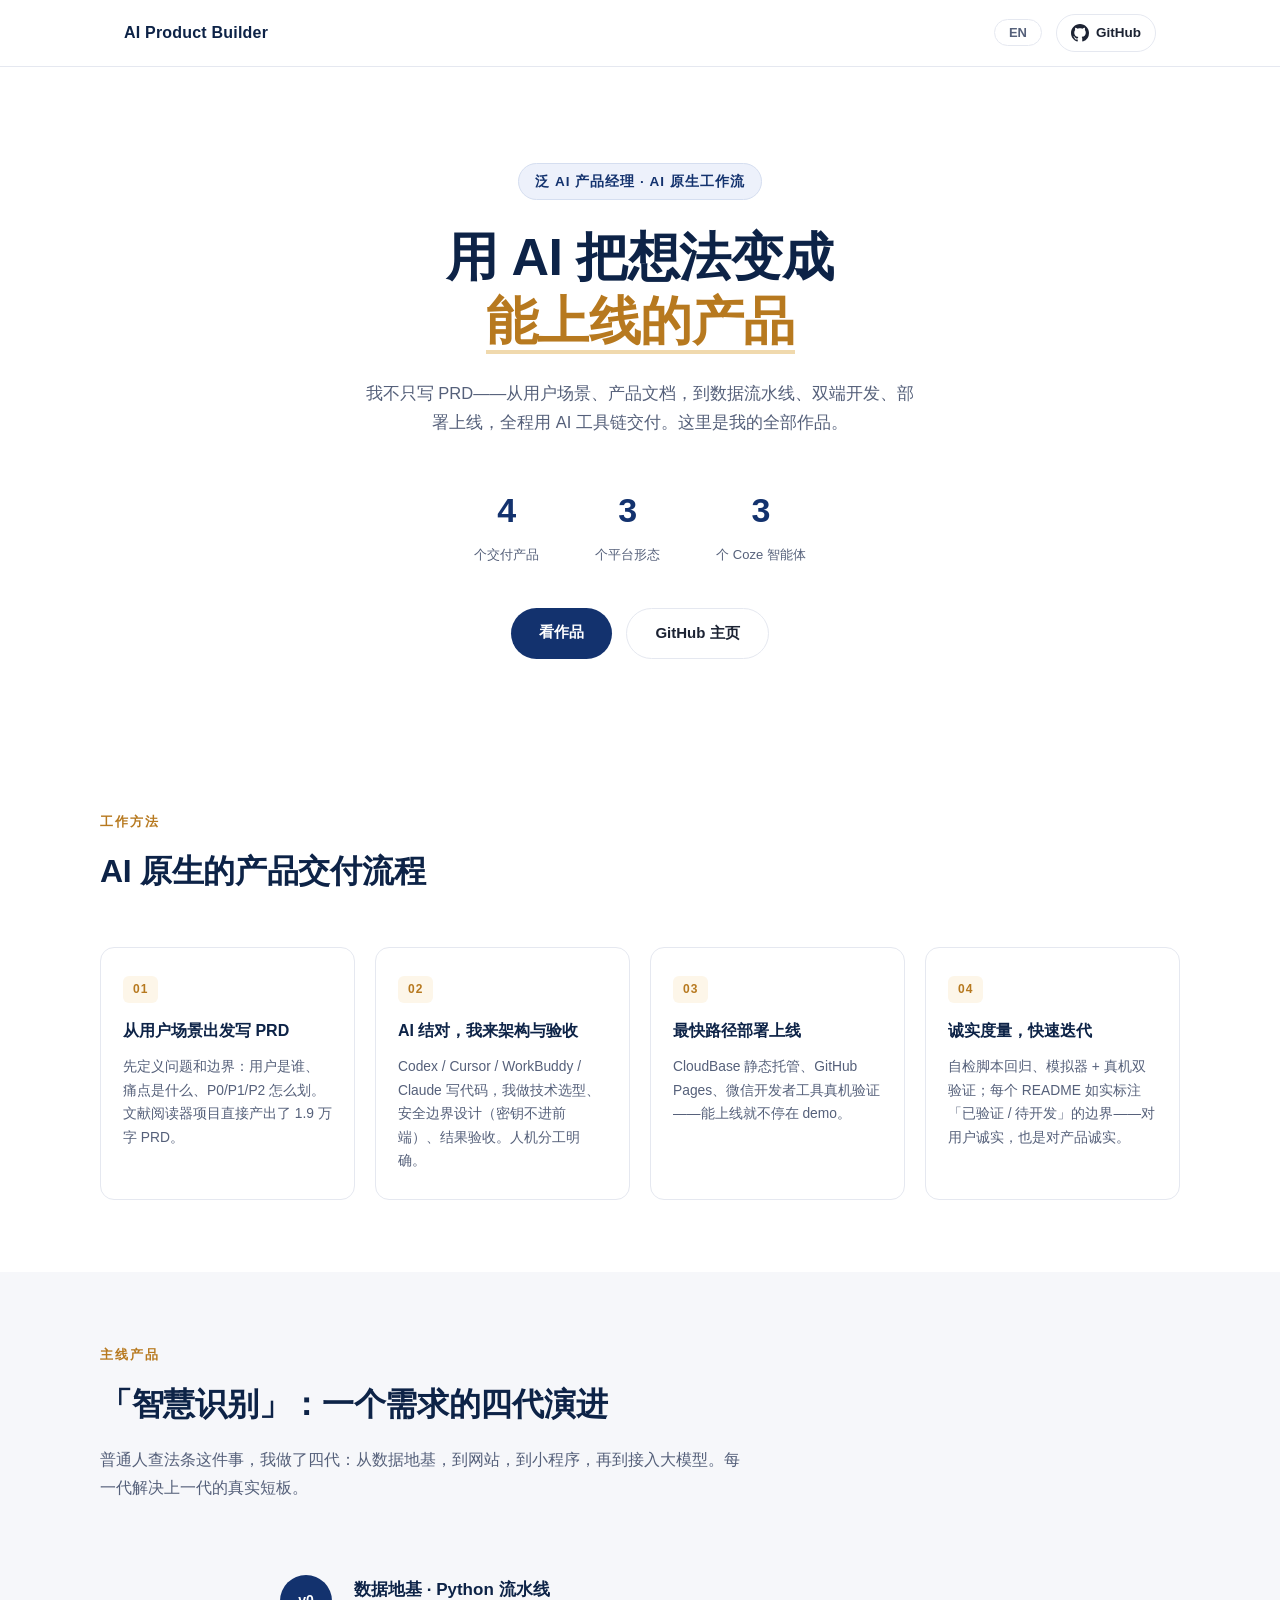
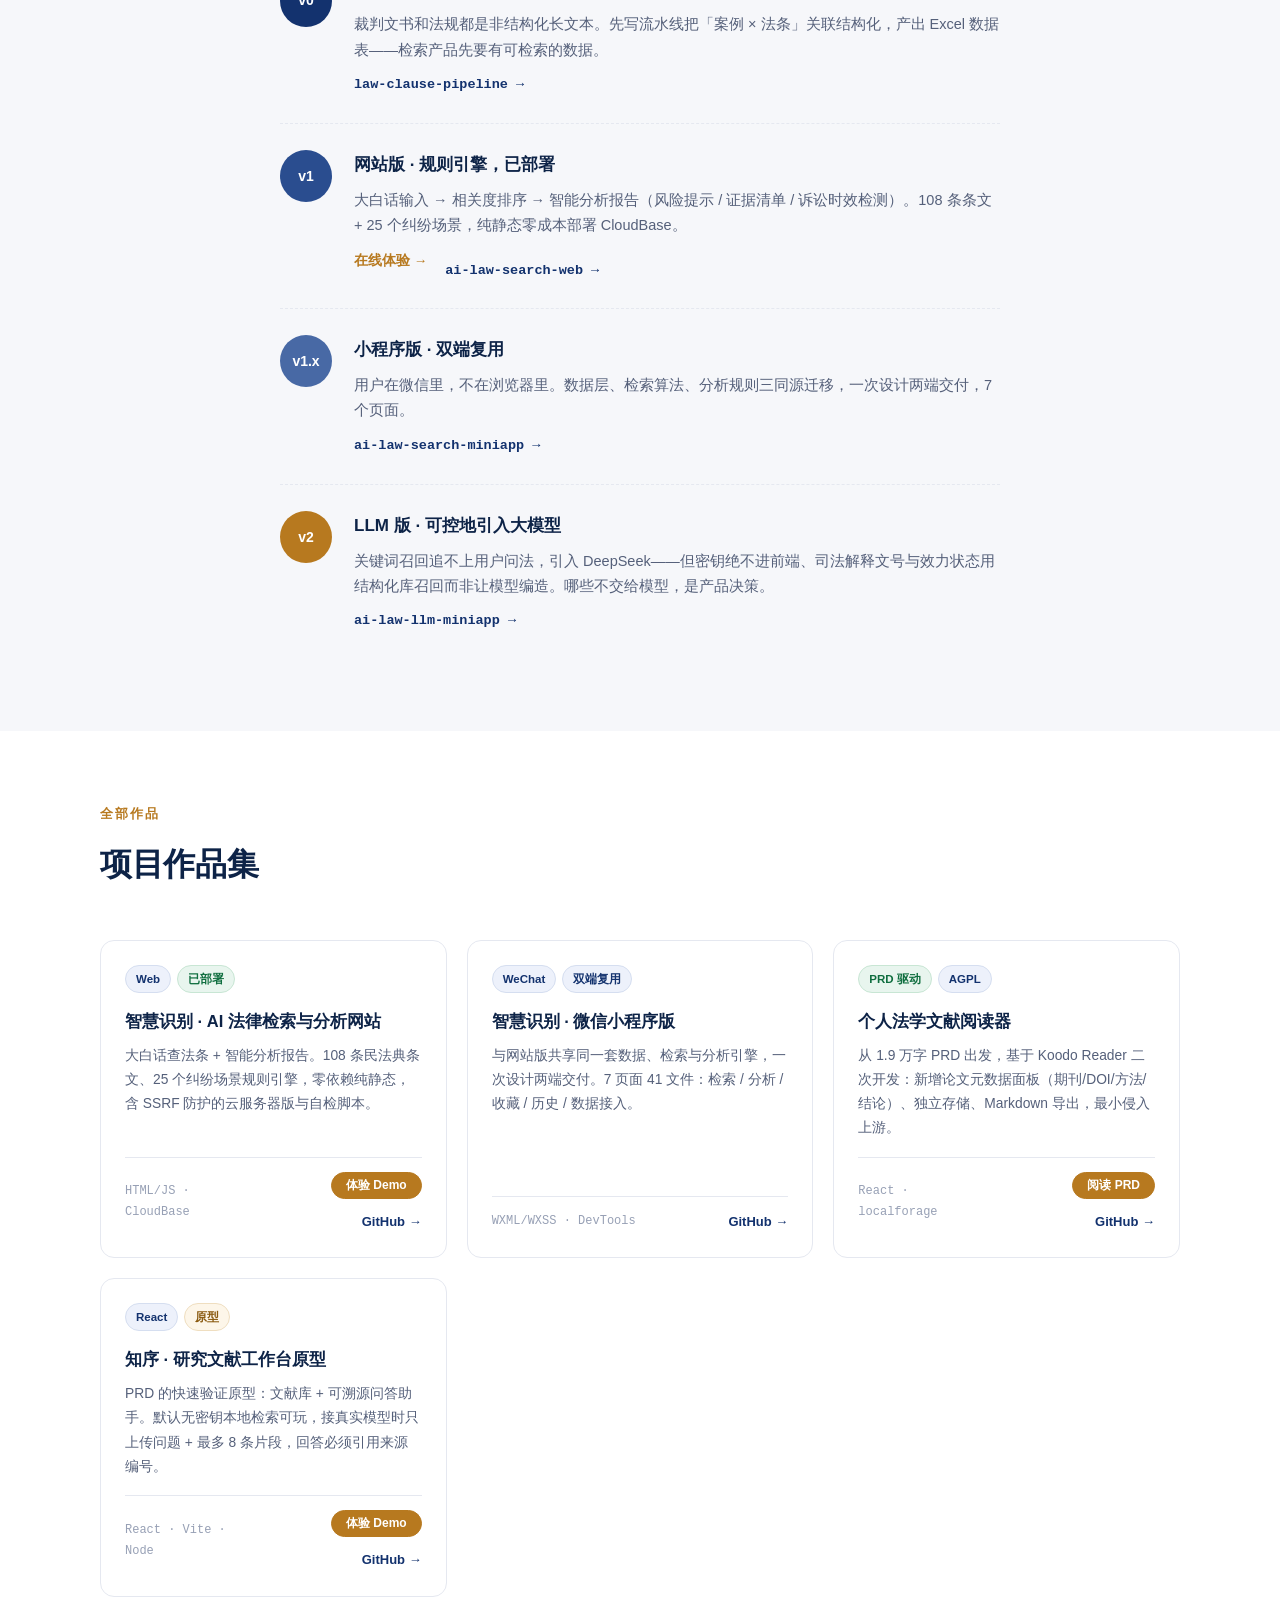
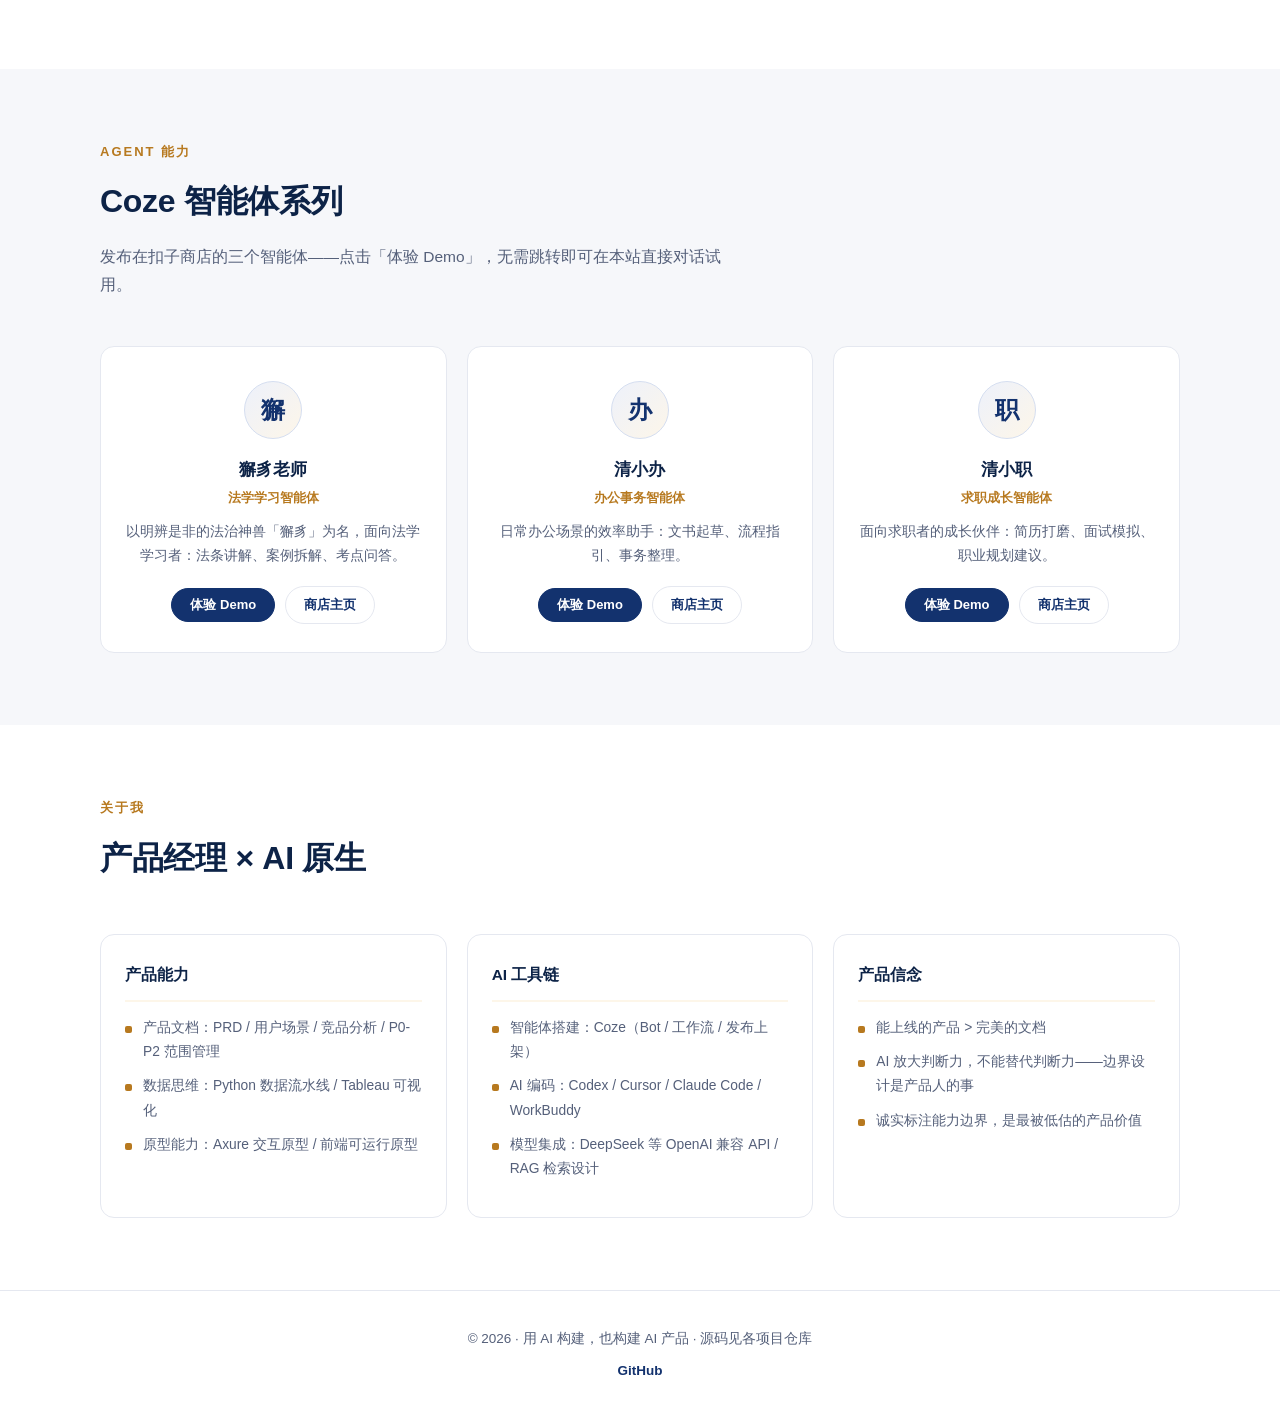
==== commit 203f0812: "项目卡片精简为4个：移除LLM增强版小程序与数据流水线卡片（时间线叙事保留），统计数字同步 6→4" ====
--- a/index.html
+++ b/index.html
@@ -29,7 +29,7 @@
       <h1 class="hero-title" data-i18n="hero.title">用 AI 把想法变成<br/><em>能上线的产品</em></h1>
       <p class="hero-sub" data-i18n="hero.sub">我不只写 PRD——从用户场景、产品文档，到数据流水线、双端开发、部署上线，全程用 AI 工具链交付。这里是我的全部作品。</p>
       <div class="hero-stats">
-        <div class="stat"><span class="stat-num">6</span><span class="stat-label" data-i18n="hero.stat1">个交付产品</span></div>
+        <div class="stat"><span class="stat-num">4</span><span class="stat-label" data-i18n="hero.stat1">个交付产品</span></div>
         <div class="stat"><span class="stat-num">3</span><span class="stat-label" data-i18n="hero.stat2">个平台形态</span></div>
         <div class="stat"><span class="stat-num">3</span><span class="stat-label" data-i18n="hero.stat3">个 Coze 智能体</span></div>
       </div>
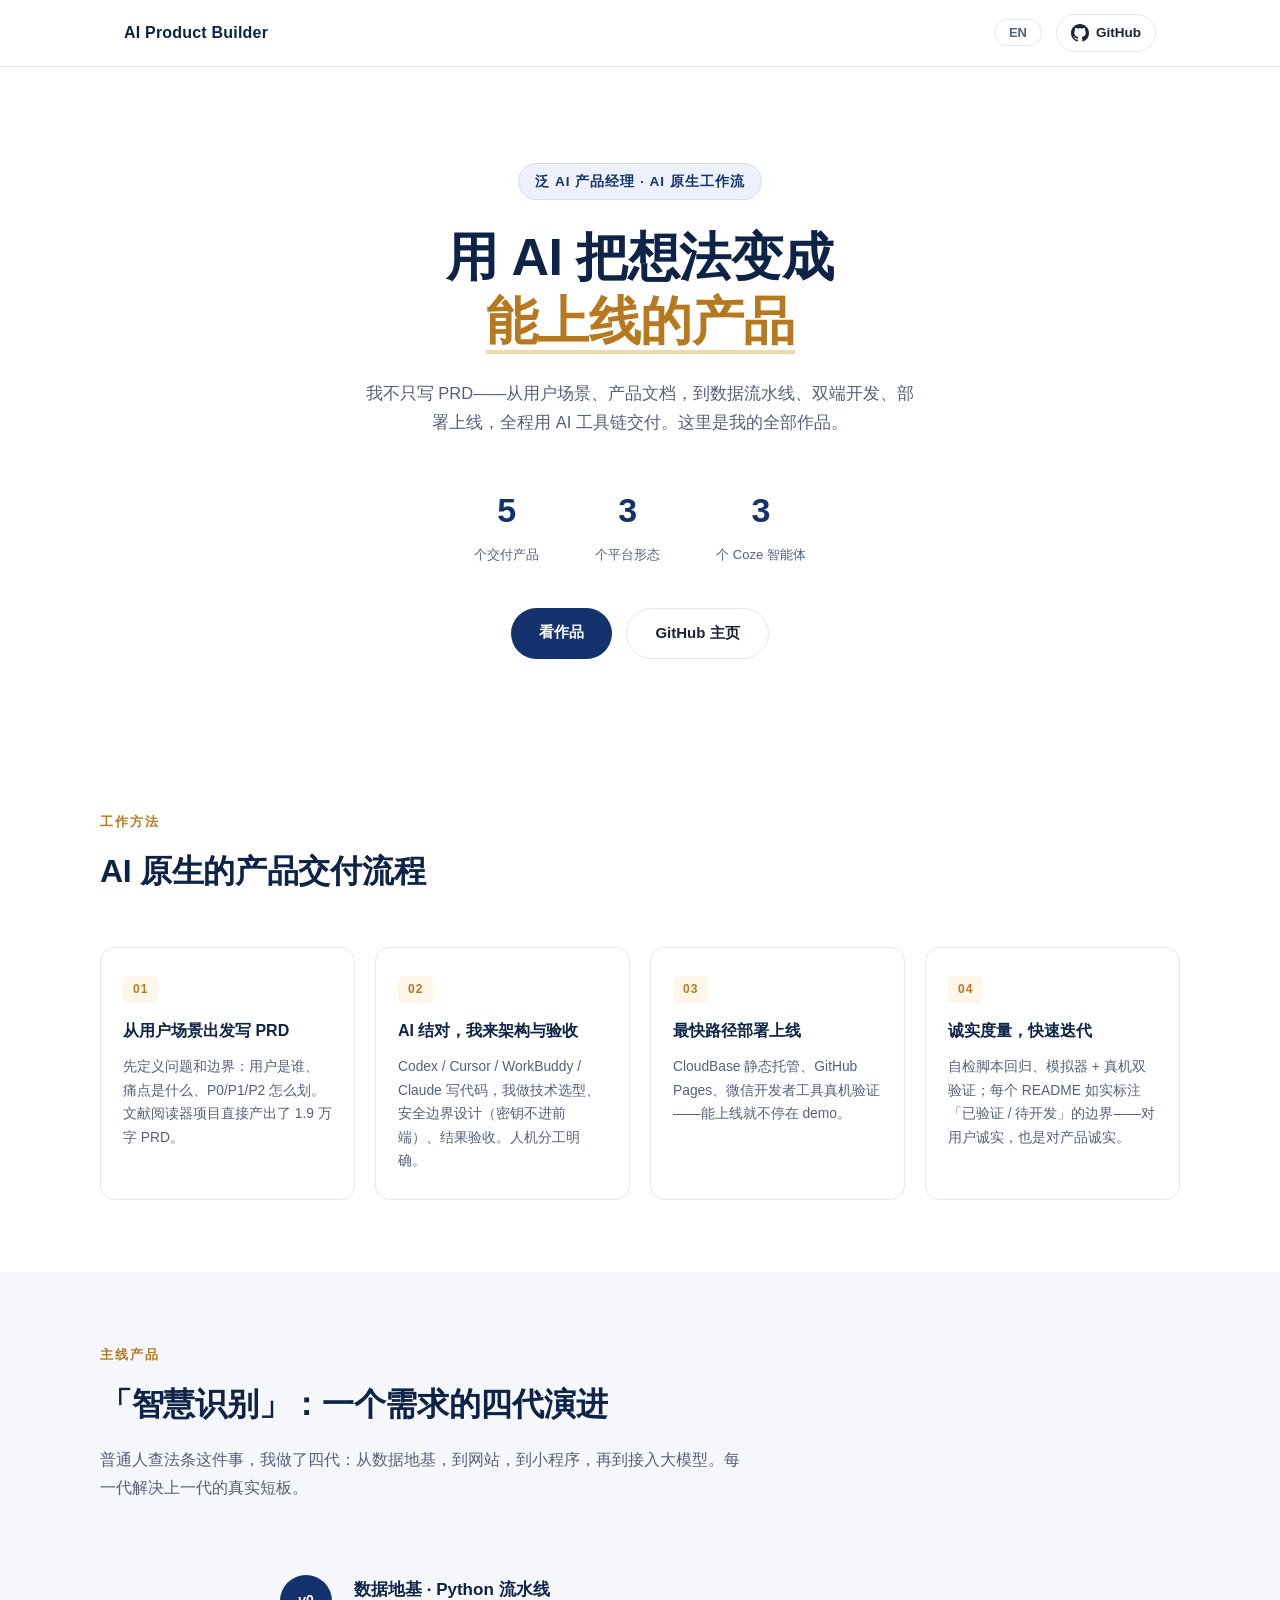
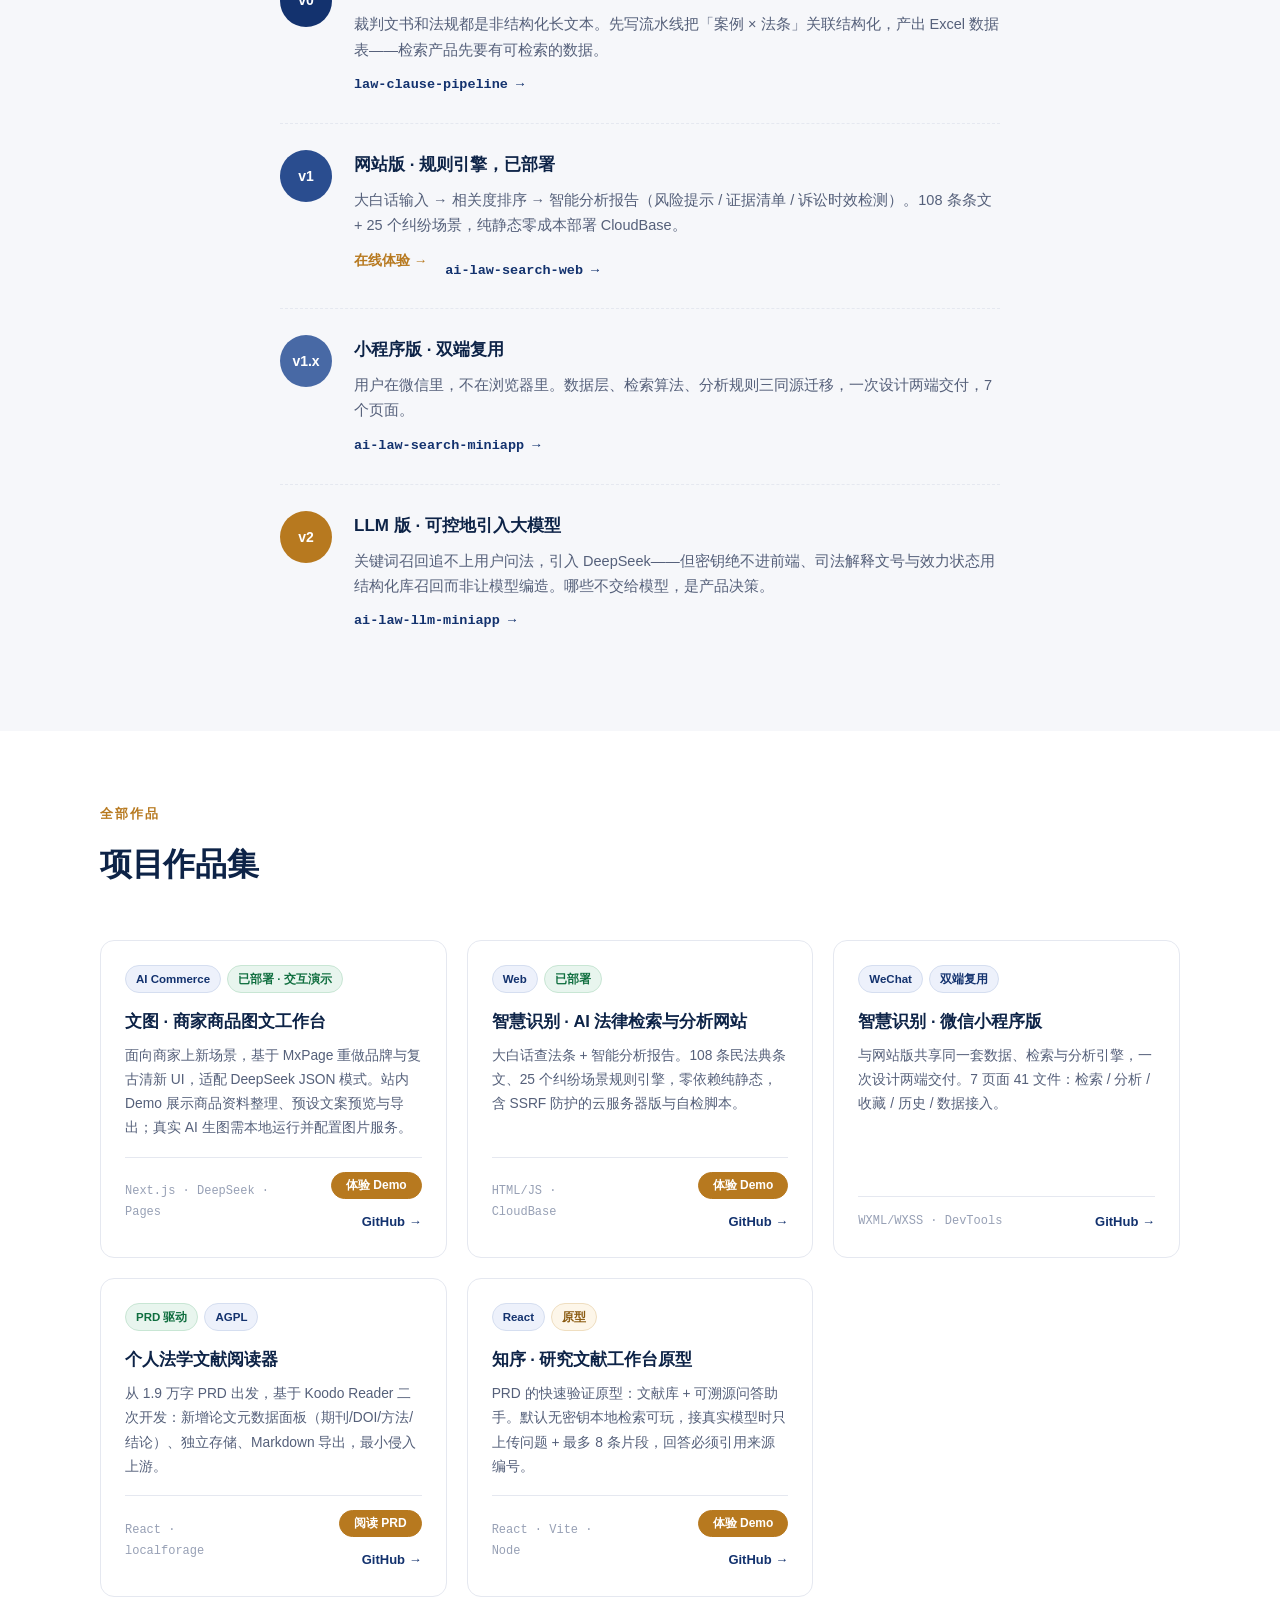
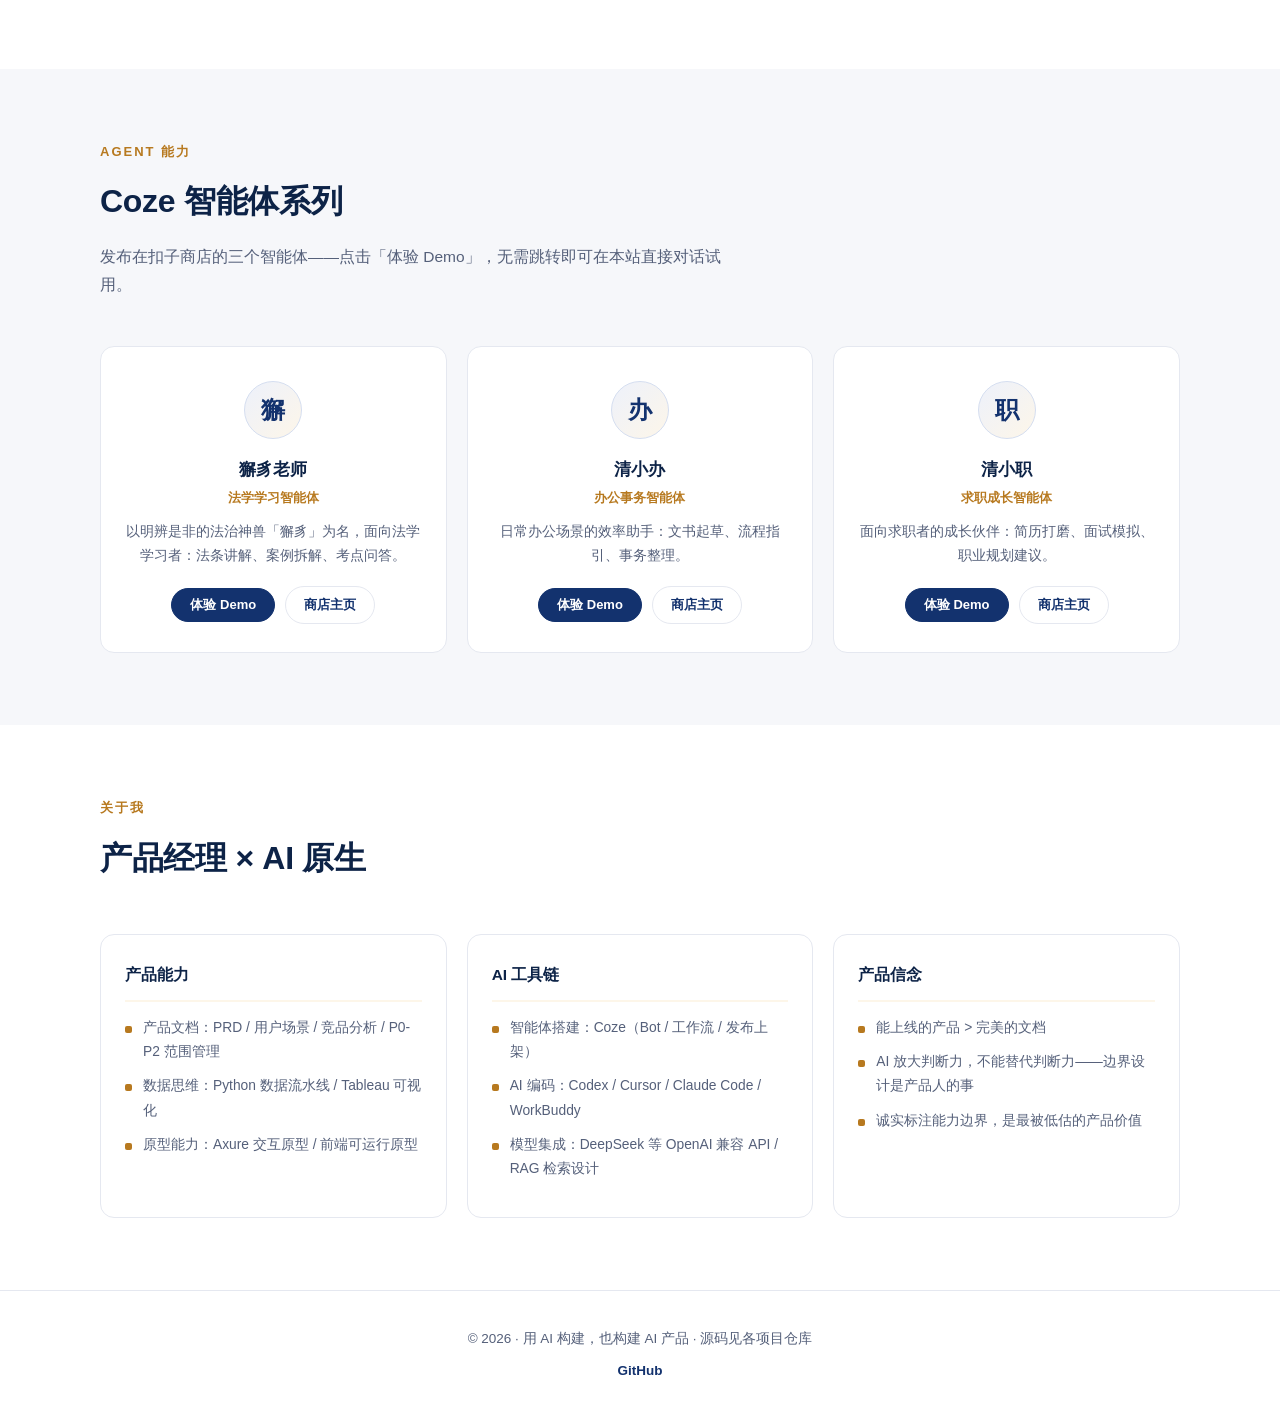
==== commit fa61737a: "Feature Wentu in portfolio and add guided product-content demo" ====
--- a/index.html
+++ b/index.html
@@ -29,7 +29,7 @@
       <h1 class="hero-title" data-i18n="hero.title">用 AI 把想法变成<br/><em>能上线的产品</em></h1>
       <p class="hero-sub" data-i18n="hero.sub">我不只写 PRD——从用户场景、产品文档，到数据流水线、双端开发、部署上线，全程用 AI 工具链交付。这里是我的全部作品。</p>
       <div class="hero-stats">
-        <div class="stat"><span class="stat-num">4</span><span class="stat-label" data-i18n="hero.stat1">个交付产品</span></div>
+        <div class="stat"><span class="stat-num">5</span><span class="stat-label" data-i18n="hero.stat1">个交付产品</span></div>
         <div class="stat"><span class="stat-num">3</span><span class="stat-label" data-i18n="hero.stat2">个平台形态</span></div>
         <div class="stat"><span class="stat-num">3</span><span class="stat-label" data-i18n="hero.stat3">个 Coze 智能体</span></div>
       </div>
